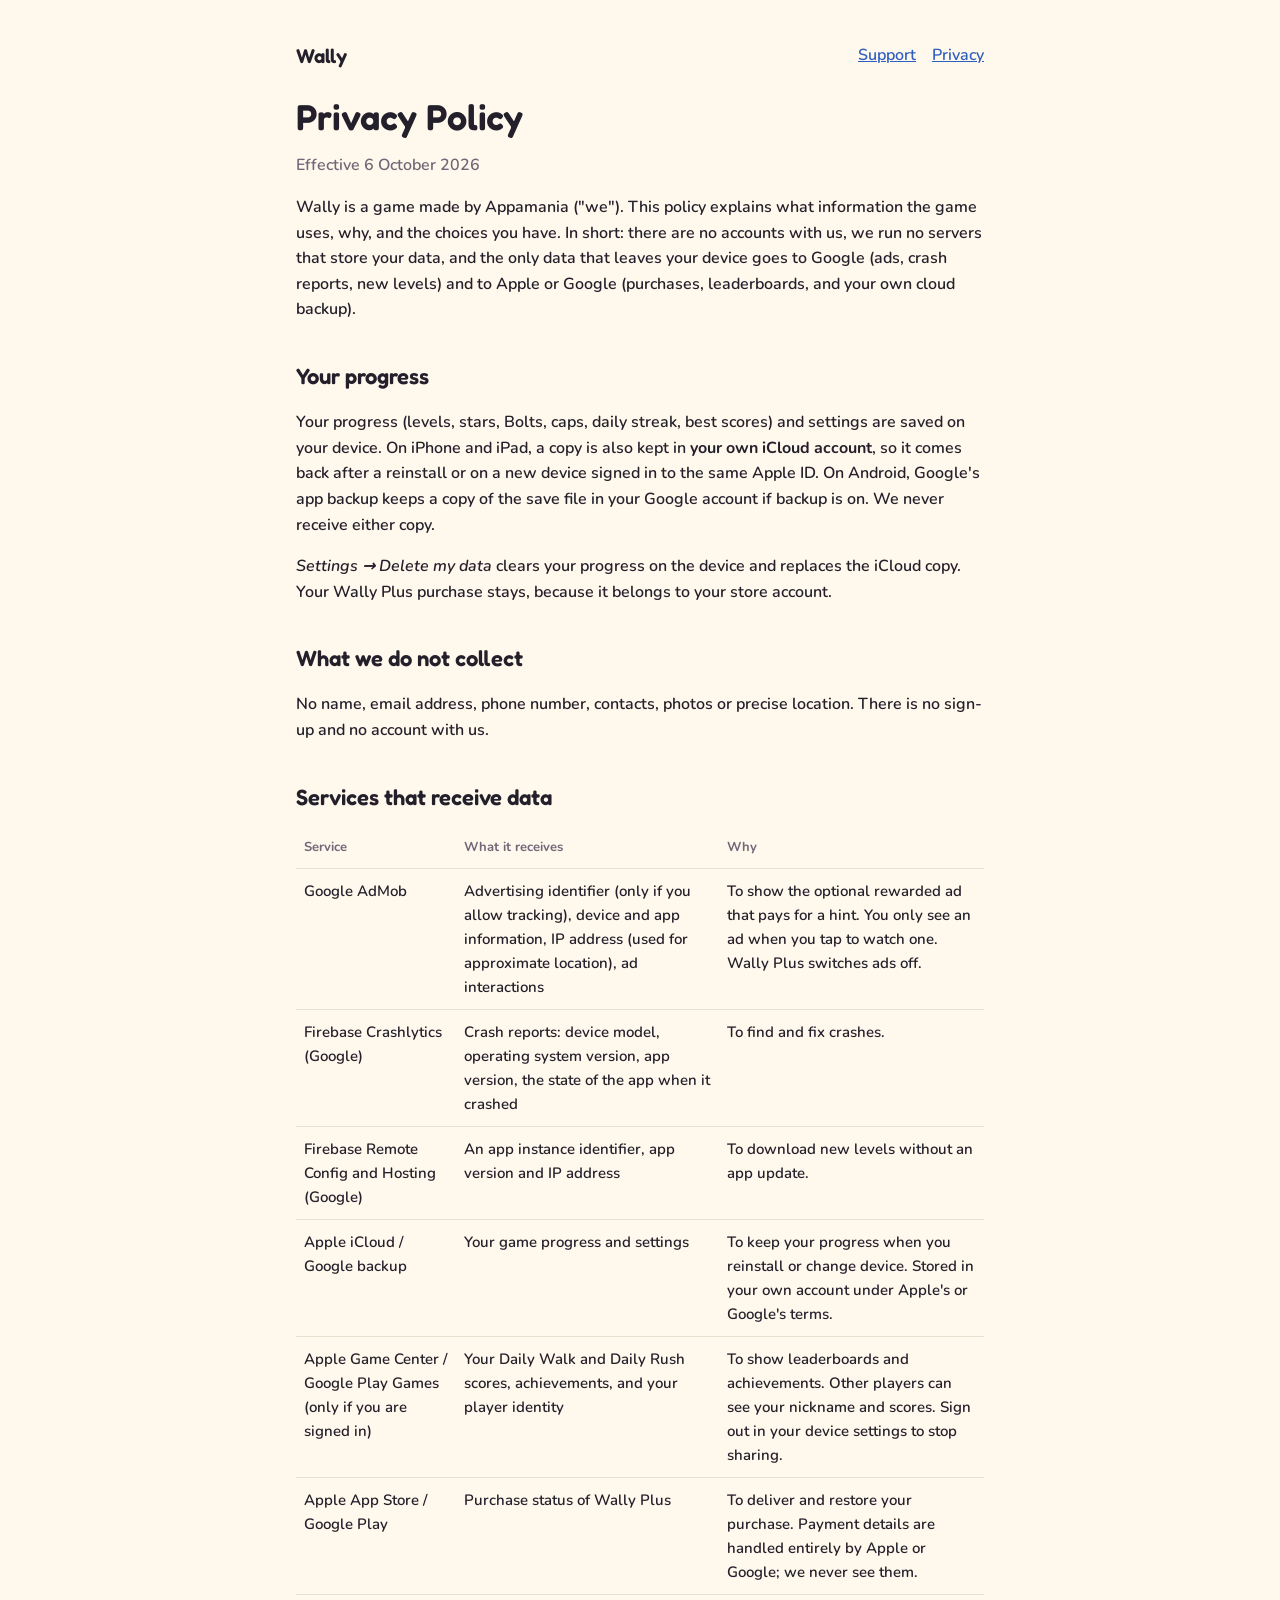
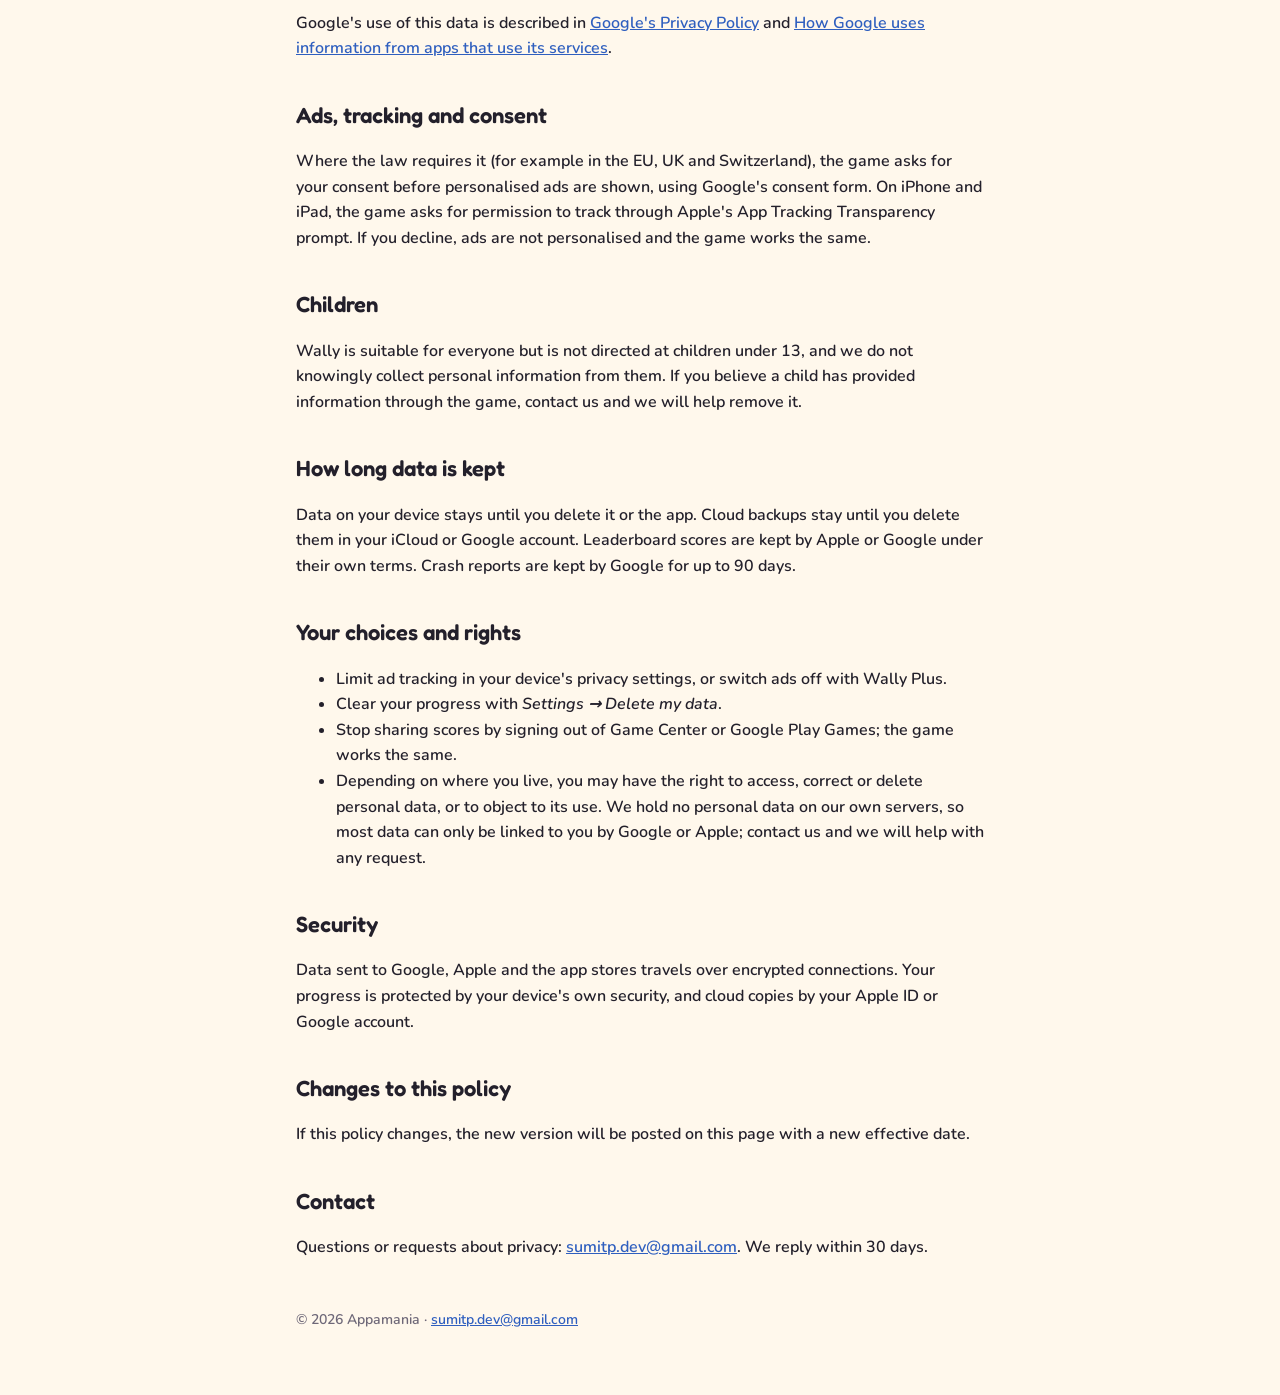
==== privacy.html @ 580f5d9b "Wally site: home, privacy policy, support Co-Authored-By: Claude Opus 5.5 <noreply@anthropic.com>" ====
<!doctype html>
<html lang="en"><head><meta charset="utf-8"><meta name="viewport" content="width=device-width,initial-scale=1">
<title>Wally Privacy Policy</title><meta name="description" content="What the Wally game uses, why, and your choices.">
<link rel="icon" href="wally.svg">
<link rel="preconnect" href="https://fonts.googleapis.com"><link rel="preconnect" href="https://fonts.gstatic.com" crossorigin>
<link href="https://fonts.googleapis.com/css2?family=Fredoka:wght@600&family=Nunito:wght@600;800&display=swap" rel="stylesheet">
<link rel="stylesheet" href="style.css"></head>
<body><main>
<nav><a class="brand" href="index.html">Wally</a><a href="support.html">Support</a><a href="privacy.html">Privacy</a></nav>
<h1>Privacy Policy</h1>
<p class="muted">Effective 6 October 2026</p>

<p>Wally is a game made by Appamania ("we"). This policy explains what information the game uses, why, and the choices you have. In short: there are no accounts with us, we run no servers that store your data, and the only data that leaves your device goes to Google (ads, crash reports, new levels) and to Apple or Google (purchases, leaderboards, and your own cloud backup).</p>

<h2>Your progress</h2>
<p>Your progress (levels, stars, Bolts, caps, daily streak, best scores) and settings are saved on your device. On iPhone and iPad, a copy is also kept in <strong>your own iCloud account</strong>, so it comes back after a reinstall or on a new device signed in to the same Apple ID. On Android, Google's app backup keeps a copy of the save file in your Google account if backup is on. We never receive either copy.</p>
<p><em>Settings → Delete my data</em> clears your progress on the device and replaces the iCloud copy. Your Wally Plus purchase stays, because it belongs to your store account.</p>

<h2>What we do not collect</h2>
<p>No name, email address, phone number, contacts, photos or precise location. There is no sign-up and no account with us.</p>

<h2>Services that receive data</h2>
<table>
<thead><tr><th>Service</th><th>What it receives</th><th>Why</th></tr></thead>
<tbody>
<tr><td>Google AdMob</td><td>Advertising identifier (only if you allow tracking), device and app information, IP address (used for approximate location), ad interactions</td><td>To show the optional rewarded ad that pays for a hint. You only see an ad when you tap to watch one. Wally Plus switches ads off.</td></tr>
<tr><td>Firebase Crashlytics (Google)</td><td>Crash reports: device model, operating system version, app version, the state of the app when it crashed</td><td>To find and fix crashes.</td></tr>
<tr><td>Firebase Remote Config and Hosting (Google)</td><td>An app instance identifier, app version and IP address</td><td>To download new levels without an app update.</td></tr>
<tr><td>Apple iCloud / Google backup</td><td>Your game progress and settings</td><td>To keep your progress when you reinstall or change device. Stored in your own account under Apple's or Google's terms.</td></tr>
<tr><td>Apple Game Center / Google Play Games (only if you are signed in)</td><td>Your Daily Walk and Daily Rush scores, achievements, and your player identity</td><td>To show leaderboards and achievements. Other players can see your nickname and scores. Sign out in your device settings to stop sharing.</td></tr>
<tr><td>Apple App Store / Google Play</td><td>Purchase status of Wally Plus</td><td>To deliver and restore your purchase. Payment details are handled entirely by Apple or Google; we never see them.</td></tr>
</tbody></table>
<p>Google's use of this data is described in <a href="https://policies.google.com/privacy">Google's Privacy Policy</a> and <a href="https://policies.google.com/technologies/partner-sites">How Google uses information from apps that use its services</a>.</p>

<h2>Ads, tracking and consent</h2>
<p>Where the law requires it (for example in the EU, UK and Switzerland), the game asks for your consent before personalised ads are shown, using Google's consent form. On iPhone and iPad, the game asks for permission to track through Apple's App Tracking Transparency prompt. If you decline, ads are not personalised and the game works the same.</p>

<h2>Children</h2>
<p>Wally is suitable for everyone but is not directed at children under 13, and we do not knowingly collect personal information from them. If you believe a child has provided information through the game, contact us and we will help remove it.</p>

<h2>How long data is kept</h2>
<p>Data on your device stays until you delete it or the app. Cloud backups stay until you delete them in your iCloud or Google account. Leaderboard scores are kept by Apple or Google under their own terms. Crash reports are kept by Google for up to 90 days.</p>

<h2>Your choices and rights</h2>
<ul>
<li>Limit ad tracking in your device's privacy settings, or switch ads off with Wally Plus.</li>
<li>Clear your progress with <em>Settings → Delete my data</em>.</li>
<li>Stop sharing scores by signing out of Game Center or Google Play Games; the game works the same.</li>
<li>Depending on where you live, you may have the right to access, correct or delete personal data, or to object to its use. We hold no personal data on our own servers, so most data can only be linked to you by Google or Apple; contact us and we will help with any request.</li>
</ul>

<h2>Security</h2>
<p>Data sent to Google, Apple and the app stores travels over encrypted connections. Your progress is protected by your device's own security, and cloud copies by your Apple ID or Google account.</p>

<h2>Changes to this policy</h2>
<p>If this policy changes, the new version will be posted on this page with a new effective date.</p>

<h2>Contact</h2>
<p>Questions or requests about privacy: <a href="mailto:sumitp.dev@gmail.com">sumitp.dev@gmail.com</a>. We reply within 30 days.</p>
<footer>© 2026 Appamania · <a href="mailto:sumitp.dev@gmail.com">sumitp.dev@gmail.com</a></footer>
</main></body></html>
---- style.css ----
:root{--ink:#23202B;--paper:#FFF8EC;--card:#FFFFFF;--wally:#FFC93C;--muted:#6E6878;--line:#E9DFCF;--link:#2F5FBF}
@media (prefers-color-scheme: dark){:root:not([data-theme="light"]){--ink:#FFF8EC;--paper:#1B1922;--card:#24212C;--muted:#B7B0C2;--line:#38343F;--link:#8DB4FF}}
:root[data-theme="dark"]{--ink:#FFF8EC;--paper:#1B1922;--card:#24212C;--muted:#B7B0C2;--line:#38343F;--link:#8DB4FF}
*{box-sizing:border-box}
body{margin:0;background:var(--paper);color:var(--ink);font:600 16px/1.6 Nunito,system-ui,-apple-system,"Segoe UI",Roboto,sans-serif}
main{max-width:720px;margin:0 auto;padding:40px 16px 64px}
h1,h2,.brand{font-family:Fredoka,Nunito,system-ui,sans-serif;font-weight:600}
h1{font-size:36px;line-height:1.15;margin:8px 0 4px}
h2{font-size:22px;margin:36px 0 8px}
.brand{font-size:20px;text-decoration:none;color:var(--ink)}
.muted{color:var(--muted)}
a{color:var(--link)}
nav{display:flex;gap:16px;flex-wrap:wrap;align-items:center;margin-bottom:24px}
nav .brand{margin-right:auto}
table{width:100%;border-collapse:collapse;margin:12px 0;font-size:15px}
th,td{text-align:left;vertical-align:top;padding:10px 8px;border-bottom:1px solid var(--line)}
th{font-weight:700;color:var(--muted);font-size:13px}
.hero{display:flex;gap:24px;align-items:center;flex-wrap:wrap}
.hero img{width:180px;height:auto}
.hero div{flex:1 1 280px}
.tiles{display:flex;gap:8px;flex-wrap:wrap;margin:16px 0}
.tile{background:var(--wally);color:#23202B;border-radius:12px;padding:4px 12px;font-weight:800}
.card{background:var(--card);border:2px solid var(--line);border-radius:20px;padding:16px 20px;margin:16px 0}
footer{margin-top:48px;color:var(--muted);font-size:14px}
@media (max-width:560px){h1{font-size:30px}table,thead,tbody,tr,th,td{display:block}thead{display:none}td{border:none;padding:4px 0}tr{border-bottom:1px solid var(--line);padding:10px 0}}
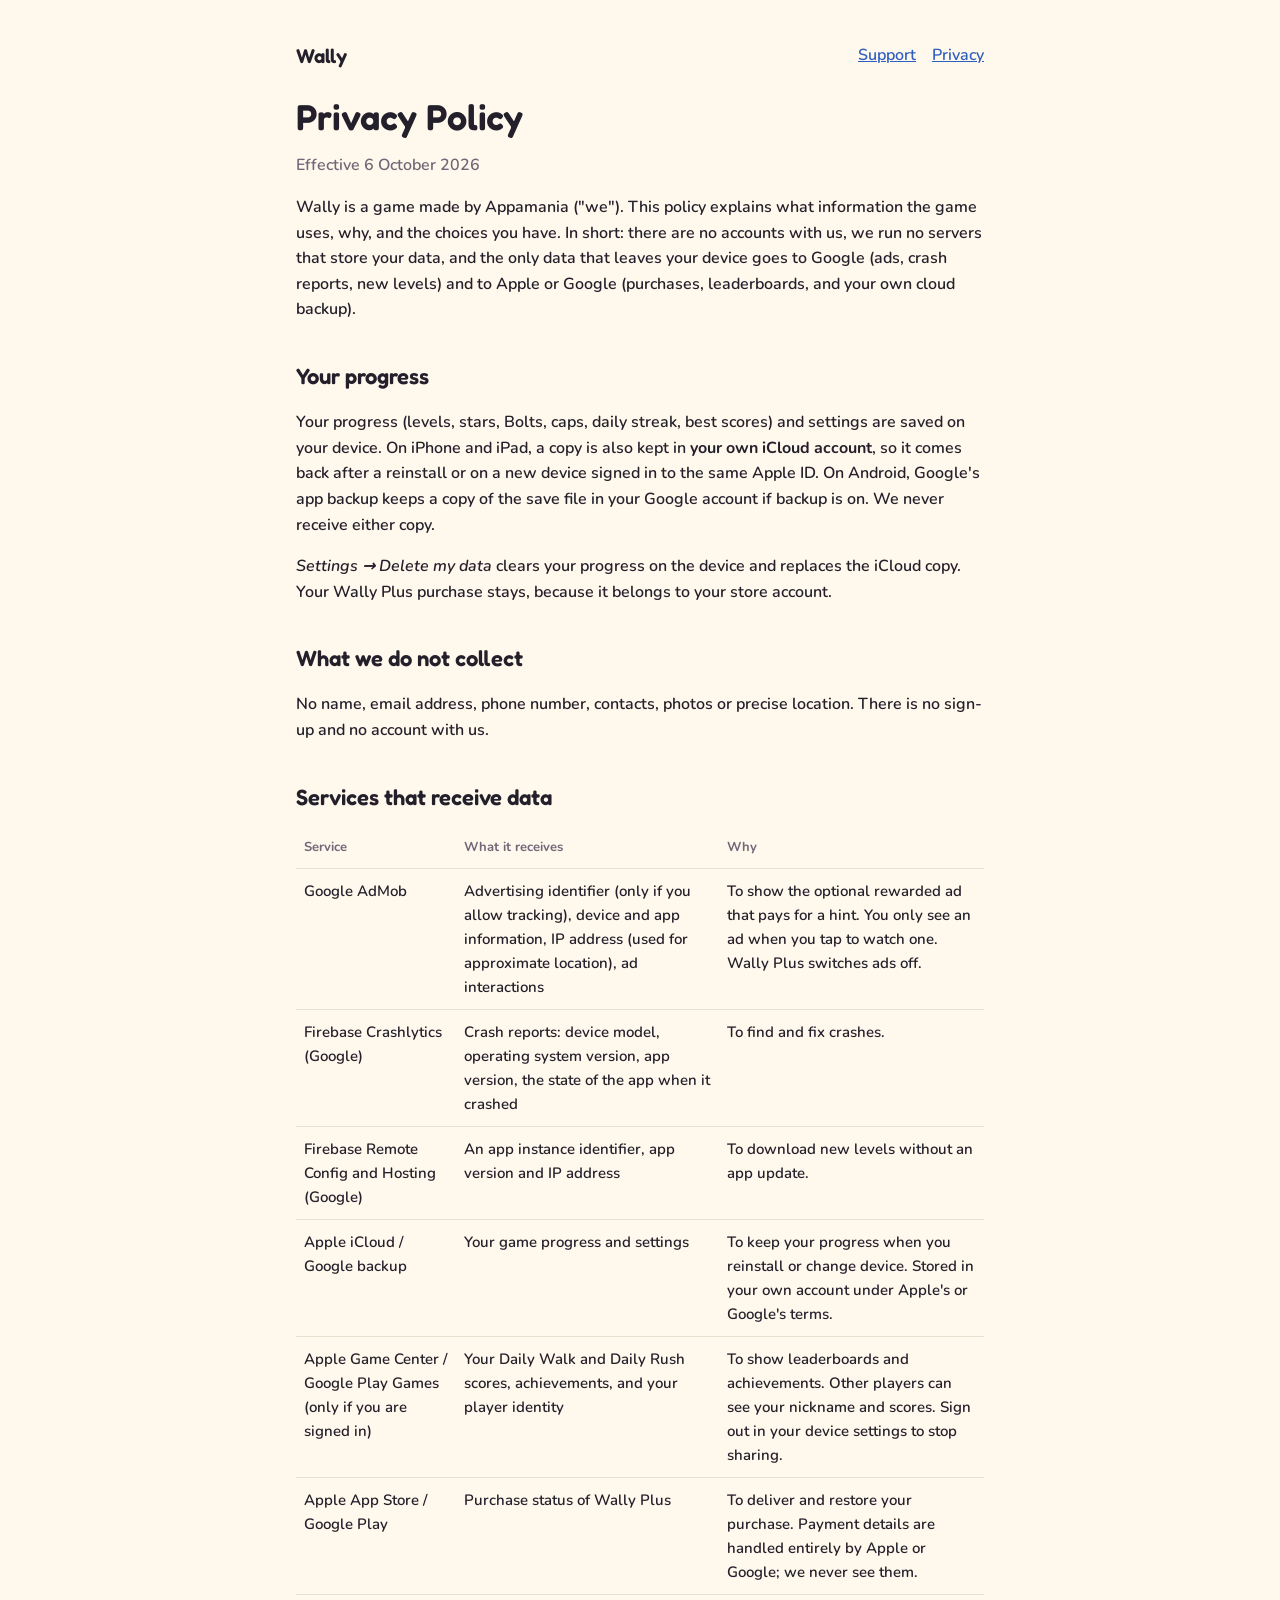
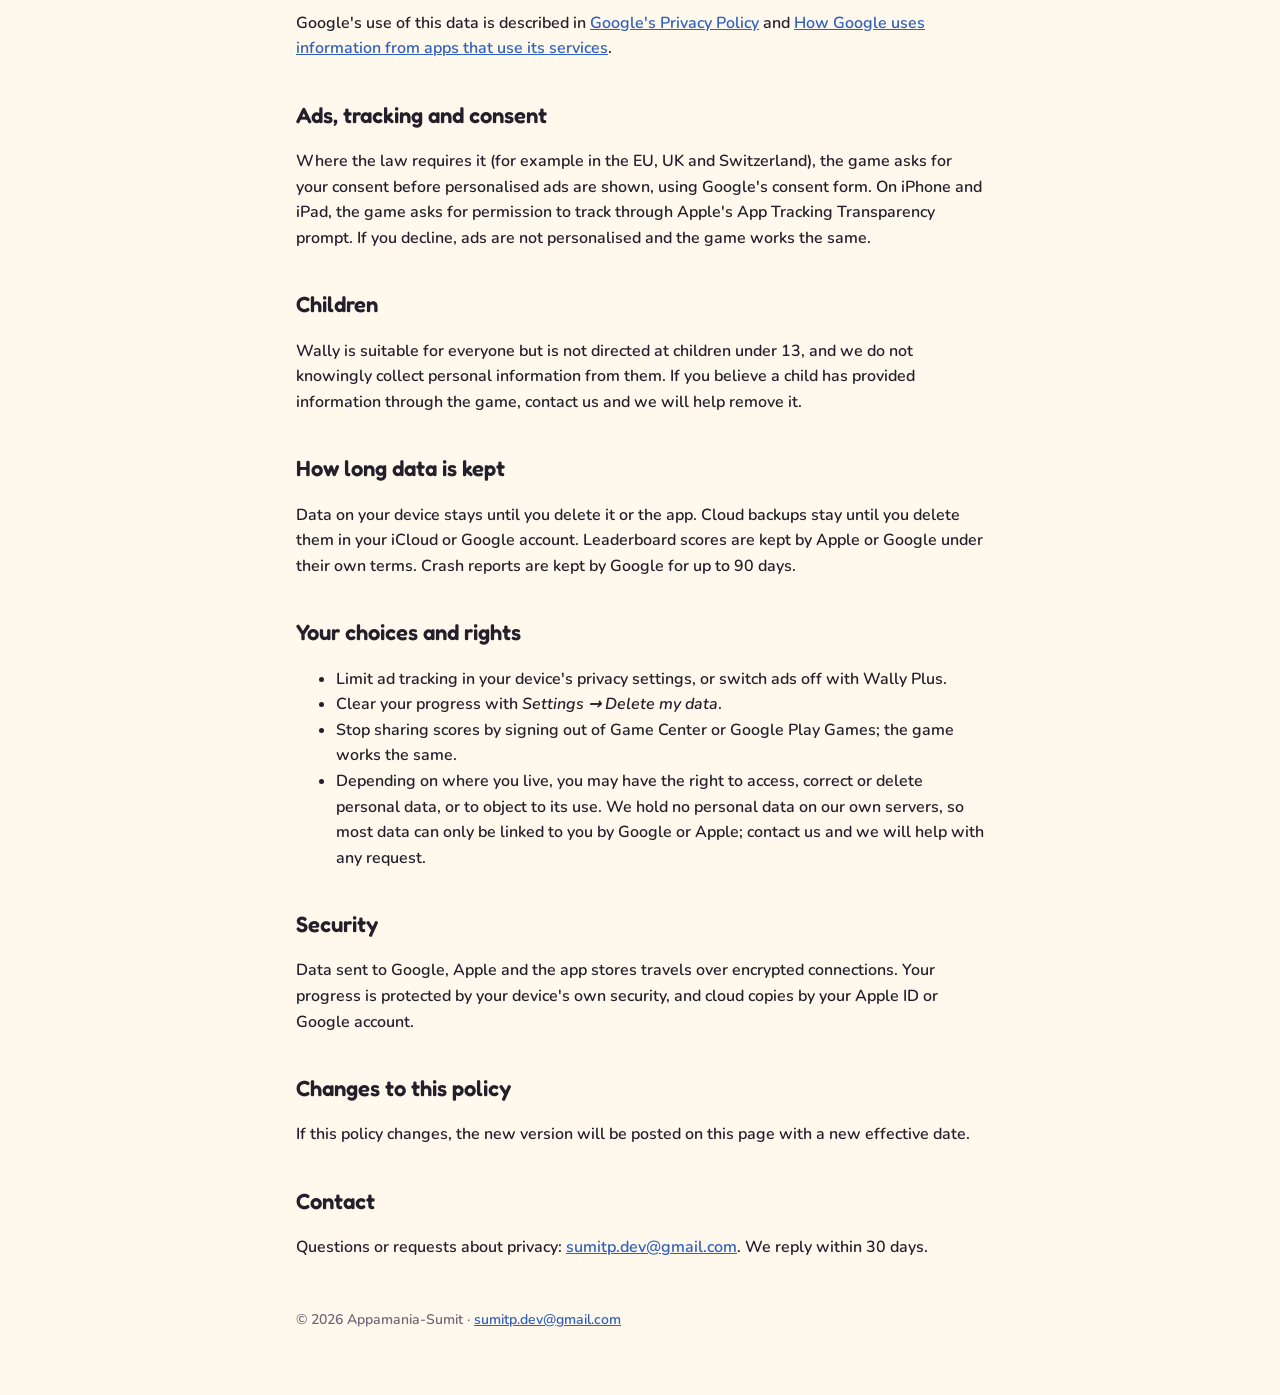
==== commit 00b2f02e: "Footer: © 2026 Appamania-Sumit Co-Authored-By: Claude Opus 5.5 <noreply@anthropic.com>" ====
--- a/privacy.html
+++ b/privacy.html
@@ -57,5 +57,5 @@
 
 <h2>Contact</h2>
 <p>Questions or requests about privacy: <a href="mailto:sumitp.dev@gmail.com">sumitp.dev@gmail.com</a>. We reply within 30 days.</p>
-<footer>© 2026 Appamania · <a href="mailto:sumitp.dev@gmail.com">sumitp.dev@gmail.com</a></footer>
+<footer>© 2026 Appamania-Sumit · <a href="mailto:sumitp.dev@gmail.com">sumitp.dev@gmail.com</a></footer>
 </main></body></html>
